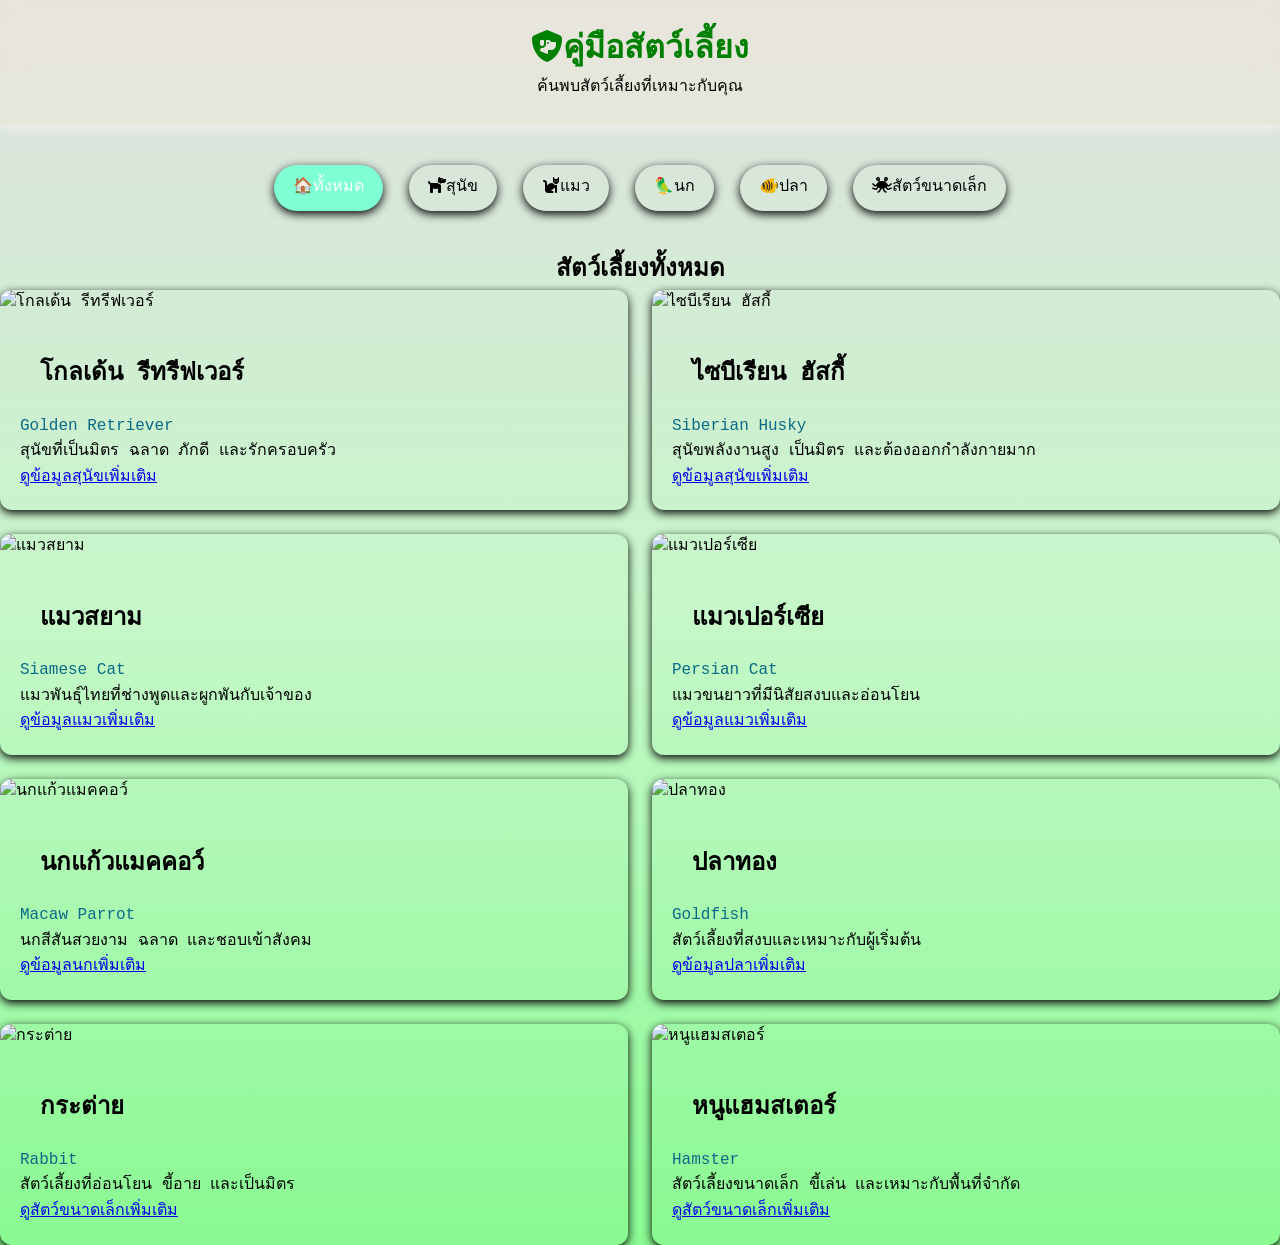
==== pets01/index.html @ 52853887 "pet-web" ====
<!DOCTYPE html>
<html lang="en">
<head>
    <meta charset="UTF-8">
    <meta name="viewport" content="width=device-width, initial-scale=1.0">
    <title>คู่มือสัตว์เลี้ยง</title>

    <link rel="stylesheet" href="../css/pet-style.css">

        <!-- Font Awesome Icons -->
    <link rel="stylesheet" href="https://cdnjs.cloudflare.com/ajax/libs/font-awesome/6.7.2/css/all.min.css">

</head>
<body>
    <!-- header -->
    <header class="header">
        <div class="header-content">
            <h1 class="header-title"><i class="fa-solid fa-shield-dog"></i>คู่มือสัตว์เลี้ยง</h1>
            <p class="header-subtitle">ค้นพบสัตว์เลี้ยงที่เหมาะกับคุณ</p>
        </div>
    </header>

    <!-- navbar -->
    <nav>
        <a href="index.html" class="active">🏠ทั้งหมด</a>
        <a href="dog.html"><i class="fa-solid fa-dog"></i>สุนัข</a>
        <a href="cat.html"><i class="fa-solid fa-cat"></i>แมว</a>
        <a href="bird.html">🦜นก</a>
        <a href="fish.html">🐠ปลา</a>
        <a href="small-pet.html"><i class="fa-solid fa-spaghetti-monster-flying"></i>สัตว์ขนาดเล็ก</a>
    </nav>

    <!-- main -->
    <main class="container">
        <h2 class="page-title">สัตว์เลี้ยงทั้งหมด</h2>
          <div class="pet-grid">
            <article class="pet-card">
                <img src="https://images.unsplash.com/photo-1734966213753-1b361564bab4?auto=format&amp;fit=crop&amp;w=1080&amp;q=80" alt="โกลเด้น รีทรีฟเวอร์">

                <div class="pet-content">
                    <h2>โกลเด้น รีทรีฟเวอร์</h2>
                    <p class="breed">Golden Retriever</p>
                    <p>สุนัขที่เป็นมิตร ฉลาด ภักดี และรักครอบครัว</p>
                    <p><a href="dog.html">ดูข้อมูลสุนัขเพิ่มเติม</a></p>
                </div>
            </article>

            <article class="pet-card">
                <img src="https://images.unsplash.com/photo-1590419690008-905895e8fe0d?auto=format&amp;fit=crop&amp;w=1080&amp;q=80"  alt="ไซบีเรียน ฮัสกี้">

                <div class="pet-content">
                    <h2>ไซบีเรียน ฮัสกี้</h2>
                    <p class="breed">Siberian Husky</p>
                    <p>สุนัขพลังงานสูง เป็นมิตร และต้องออกกำลังกายมาก</p>
                    <p><a href="dog.html">ดูข้อมูลสุนัขเพิ่มเติม</a></p>
                </div>
            </article>

            <article class="pet-card">
                <img src="https://images.unsplash.com/photo-1568152950566-c1bf43f4ab28?auto=format&amp;fit=crop&amp;w=1080&amp;q=80" alt="แมวสยาม">

                <div class="pet-content">
                    <h2>แมวสยาม</h2>
                    <p class="breed">Siamese Cat</p>
                    <p>แมวพันธุ์ไทยที่ช่างพูดและผูกพันกับเจ้าของ</p>
                    <p><a href="cat.html">ดูข้อมูลแมวเพิ่มเติม</a></p>
                </div>
            </article>

            <article class="pet-card">
                <img src="https://images.unsplash.com/photo-1585137173132-cf49e10ad27d?auto=format&amp;fit=crop&amp;w=1080&amp;q=80" alt="แมวเปอร์เซีย">

                <div class="pet-content">
                    <h2>แมวเปอร์เซีย</h2>
                    <p class="breed">Persian Cat</p>
                    <p>แมวขนยาวที่มีนิสัยสงบและอ่อนโยน</p>
                    <p><a href="cat.html">ดูข้อมูลแมวเพิ่มเติม</a></p>
                </div>
            </article>

            <article class="pet-card">
                <img src="https://images.unsplash.com/photo-1584888890205-9b49eaf0c660?auto=format&amp;fit=crop&amp;w=1080&amp;q=80" alt="นกแก้วแมคคอว์">

                <div class="pet-content">
                    <h2>นกแก้วแมคคอว์</h2>
                    <p class="breed">Macaw Parrot</p>
                    <p>นกสีสันสวยงาม ฉลาด และชอบเข้าสังคม</p>
                    <p><a href="bird.html">ดูข้อมูลนกเพิ่มเติม</a></p>
                </div>
            </article>

            <article class="pet-card">
                <img src="https://images.unsplash.com/photo-1592072467526-0506c6530493?auto=format&amp;fit=crop&amp;w=1080&amp;q=80" alt="ปลาทอง">

                <div class="pet-content">
                    <h2>ปลาทอง</h2>
                    <p class="breed">Goldfish</p>
                    <p>สัตว์เลี้ยงที่สงบและเหมาะกับผู้เริ่มต้น</p>
                    <p><a href="fish.html">ดูข้อมูลปลาเพิ่มเติม</a></p>
                </div>
            </article>

            <article class="pet-card">
                <img src="https://images.unsplash.com/photo-1622349817799-067c32295df2?auto=format&amp;fit=crop&amp;w=1080&amp;q=80" alt="กระต่าย">

                <div class="pet-content">
                    <h2>กระต่าย</h2>
                    <p class="breed">Rabbit</p>
                    <p>สัตว์เลี้ยงที่อ่อนโยน ขี้อาย และเป็นมิตร</p>
                    <p><a href="small-pets.html">ดูสัตว์ขนาดเล็กเพิ่มเติม</a></p>
                </div>
            </article>

            <article class="pet-card">
                <img src="https://images.unsplash.com/photo-1425082661705-1834bfd09dca?auto=format&amp;fit=crop&amp;w=1080&amp;q=80" alt="หนูแฮมสเตอร์">

                <div class="pet-content">
                    <h2>หนูแฮมสเตอร์</h2>
                    <p class="breed">Hamster</p>
                    <p>สัตว์เลี้ยงขนาดเล็ก ขี้เล่น และเหมาะกับพื้นที่จำกัด</p>
                    <p><a href="small-pets.html">ดูสัตว์ขนาดเล็กเพิ่มเติม</a></p>
                </div>
            </article>
        </div>

    </main>


    <footer>

    </footer>
    
</body>
</html>
---- css/pet-style.css ----
* {
    box-sizing: border-box;
    margin: 0;
    padding: 0;
}

html {
    scroll-behavior: smooth;
    /* font-size: 16px; */
}

body {
    font-family: 'Courier New', Courier, monospace;
    line-height: 1.6;
    color: var(--text-color );

    background:linear-gradient(#e0e0e0 0%,#c5f8c8 50%,#89fa92 100%) ;
}

.container {
    max-width: 1320px;
    margin: 0 auto;
}

:root{
    /* สีหลักของเว็ป */
    --primary-color:green;
    --primary-dark-color:black;

    /* สีข้อความ */
    --text-color : black;
    --mutad-text-color:black;
    --nav-text-color:black;
    --ligh-text-color:rgb(253, 252, 252);

    /* สีพื้น */
    --btn-bg-color:aquamarine;
    --footer-bg-color:black;

    /* สีเงา */
    --herder-shadow:0 4px 8px rgb(239, 240, 239);
    --card-shadow:0 3px 10px black;

    /* สีขอบ */
    --bordor-color:black;


}

/* =================
        Herder
==================== */

.header{
    box-shadow: var(--herder-shadow);

    position: sticky;
    top:0;
    z-index: 10;

    background-color: rgba(250, 235, 215, 0.356);
    backdrop-filter: blur(10px);

}

.header-content{
    text-align: center;
    padding-block: 1.5rem;
    
}

.header-title{
    color: var(--primary-color);
}

.header-subtitle{
}

/* =================
        nav
==================== */
nav {
    padding-block: 2rem ;
    text-align: center;
}

nav a{
    text-decoration: none;
    color: var(--nav-text-color);

    padding: 0.65rem 1.2rem;
    box-shadow: var(--card-shadow);
    border-radius: 999px;

    margin: 0.5rem;

    transition: transform 0.5s;
    display:inline-block;
}

nav a:hover{
    transform: translateY(-10px);
}

nav a.active{
    background-color: var(--btn-bg-color);
    color: var(--ligh-text-color);
}


/* =================
        main
==================== */

.page-title{
    text-align: center;
    margin: bottom 12px;;
}

.pet-grid{
    display: grid;
    grid-template-columns: repeat(2,1fr);

    gap: 1.5rem;
}

.pet-card{
    border: var(--bordor-color);
    box-shadow: var(--card-shadow);
    border-radius: 0.75rem;

    overflow: hidden;
    transition: 0.3s,box-shadow;
}

.pet-card:hover{
    transform:translateY(-10px);
    box-shadow: var(--card-shadow);
}

.pet-card img{
    height: 16.25rem;
    width: 100%;

    object-fit: cover;
    
}

.pet-content{
    padding: 1.25rem;
}
.pet-content h2{
    padding: 1.25rem;
}
.breed{
    color: rgb(10, 106, 136);
}

/* =================
        footer
==================== */

.footer{
    background-color:var(--footer-bg-color);
    color: var(--ligh-text-color);

    text-align: center;
    padding: block 2rem; ;
}
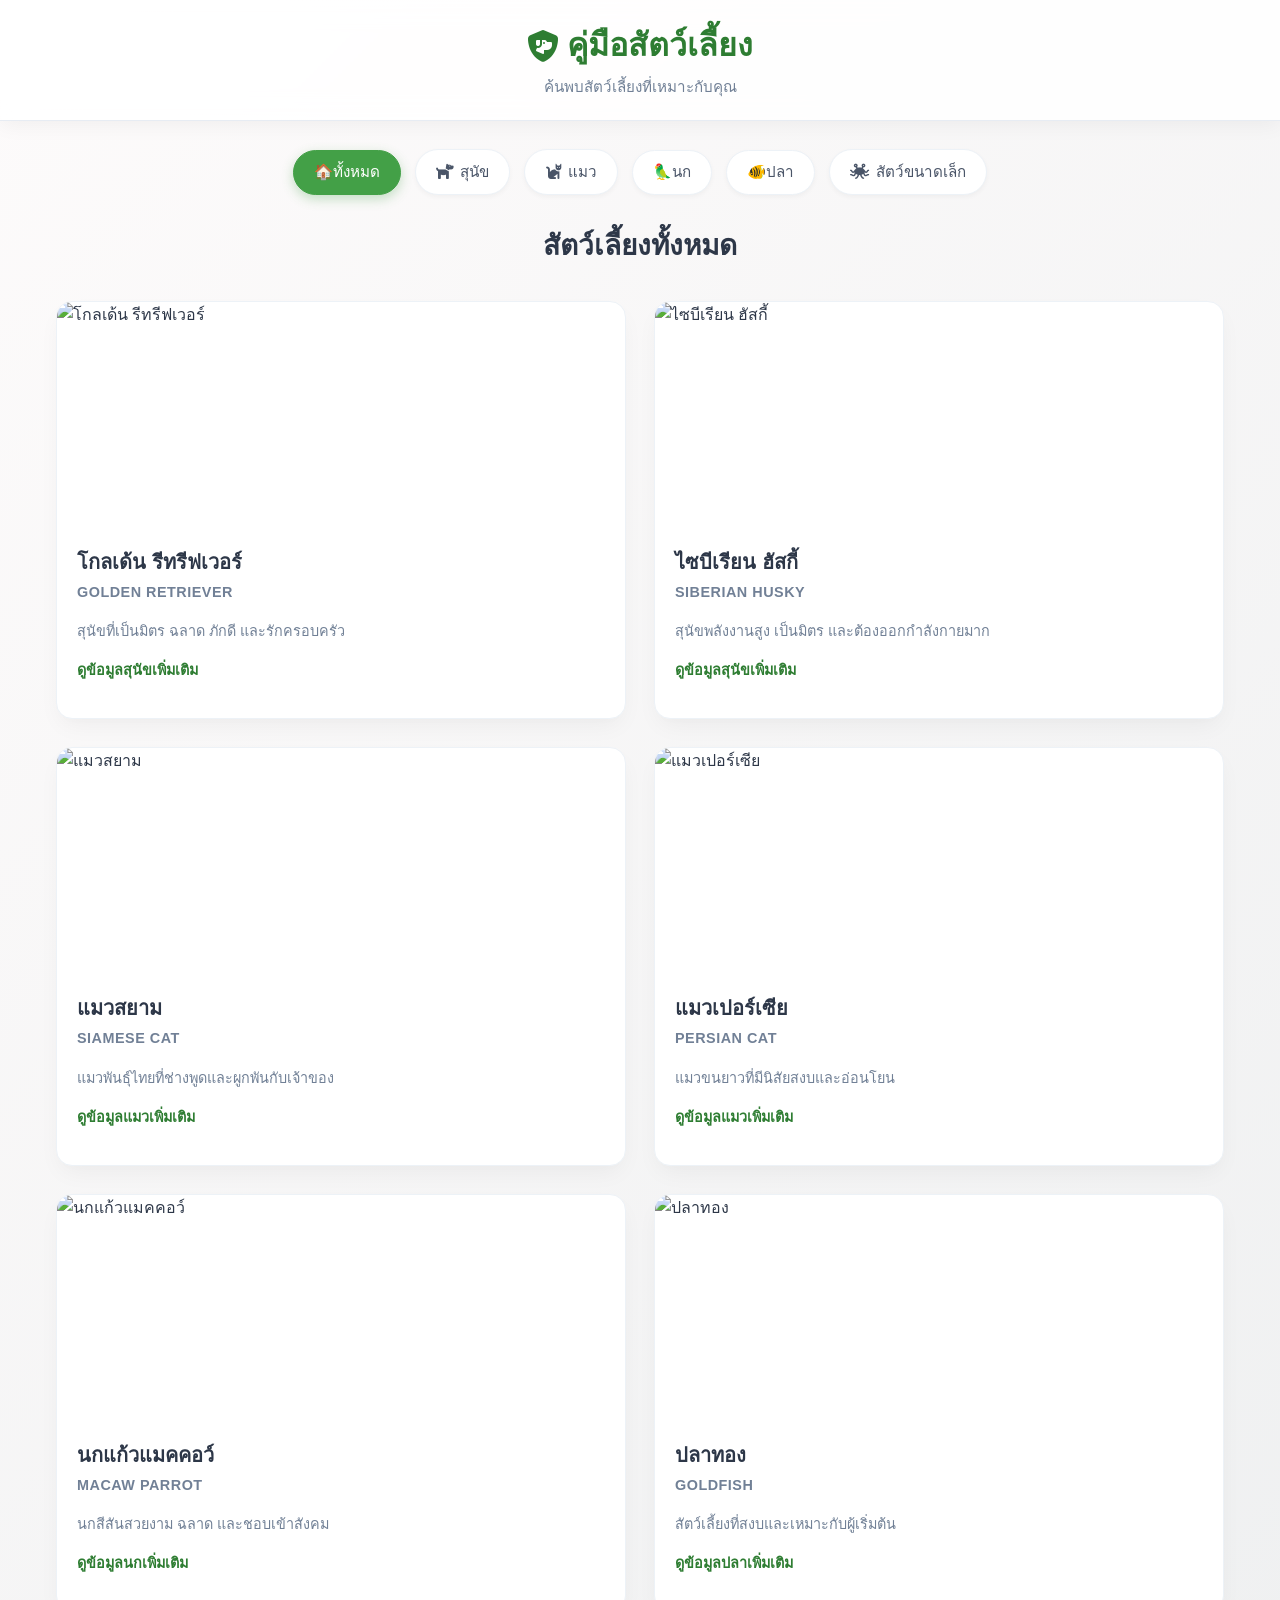
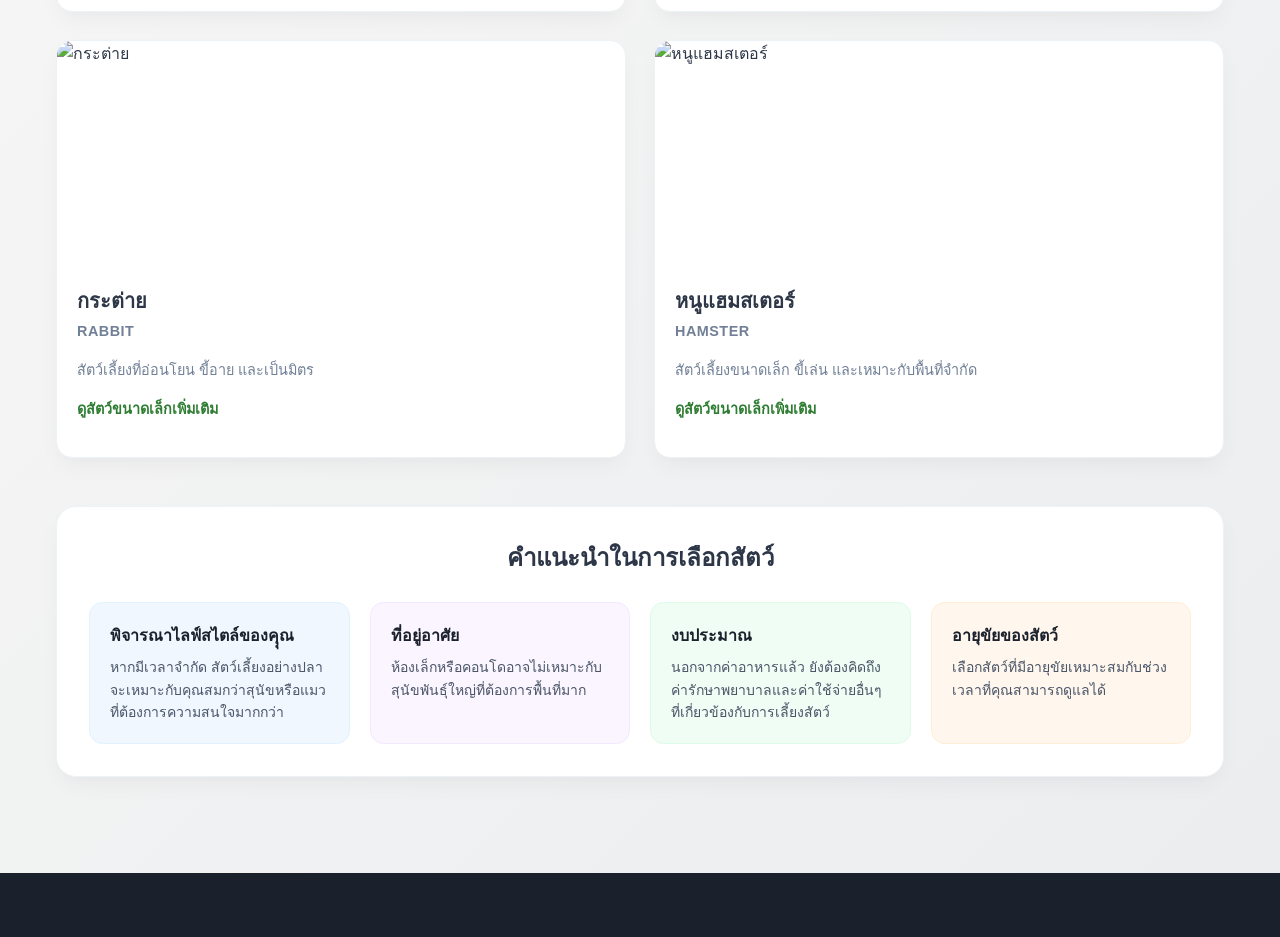
==== commit 73e65111: "pet into card" ====
--- a/pets01/index.html
+++ b/pets01/index.html
@@ -123,11 +123,32 @@
             </article>
         </div>
 
+        <section class="into-section">
+                <h2 class="section-title">คำแนะนำในการเลือกสัตว์</h2>
+                <div class="into-grid">
+                <article class="into-card info-blue">
+                    <h3>พิจารณาไลฟ์สไตล์ของคุุณ</h3>
+                    <p>หากมีเวลาจำกัด สัตว์เลี้ยงอย่างปลาจะเหมาะกับคุณสมกว่าสุนัขหรือแมวที่ต้องการความสนใจมากกว่า</p>
+                </article>
+                 <article class="into-card info-purple">
+                    <h3>ที่อยู่อาศัย</h3>
+                    <p>ห้องเล็กหรือคอนโดอาจไม่เหมาะกับสุนัขพันธุ์ใหญ่ที่ต้องการพื้นที่มาก</p>
+                </article> 
+                <article class="into-card info-green">
+                    <h3>งบประมาณ</h3>
+                    <p>นอกจากค่าอาหารแล้ว ยังต้องคิดถึงค่ารักษาพยาบาลและค่าใช้จ่ายอื่นๆ ที่เกี่ยวข้องกับการเลี้ยงสัตว์</p>
+                </article> 
+                <article class="into-card info-orange">
+                    <h3>อายุขัยของสัตว์</h3>
+                    <p>เลือกสัตว์ที่มีอายุขัยเหมาะสมกับช่วงเวลาที่คุณสามารถดูแลได้</p>
+                </article>
+                </div>
+            </section>
     </main>
 
 
     <footer>
-
+        
     </footer>
     
 </body>
--- a/css/pet-style.css
+++ b/css/pet-style.css
@@ -6,164 +6,288 @@
 
 html {
     scroll-behavior: smooth;
-    /* font-size: 16px; */
 }
 
 body {
-    font-family: 'Courier New', Courier, monospace;
+    font-family: 'Prompt', 'Kanit', 'Segoe UI', Tahoma, Geneva, Verdana, sans-serif;
     line-height: 1.6;
-    color: var(--text-color );
-
-    background:linear-gradient(#e0e0e0 0%,#c5f8c8 50%,#89fa92 100%) ;
+    color: var(--text-color);
+    /* ปรับ Background ให้เป็นโทนพาสเทลอ่อนๆ สบายตา */
+    background: linear-gradient(135deg, #fdfbfb 0%, #ebedee 100%);
+    min-height: 100vh;
 }
 
 .container {
-    max-width: 1320px;
+    max-width: 1200px;
     margin: 0 auto;
-}
-
-:root{
-    /* สีหลักของเว็ป */
-    --primary-color:green;
-    --primary-dark-color:black;
+    padding: 0 1rem 3rem 1rem;
+}
+
+:root {
+    /* สีหลักของเว็บไซต์  */
+    --primary-color: #2e7d32;
+    --primary-dark-color: #1b5e20;
 
     /* สีข้อความ */
-    --text-color : black;
-    --mutad-text-color:black;
-    --nav-text-color:black;
-    --ligh-text-color:rgb(253, 252, 252);
-
-    /* สีพื้น */
-    --btn-bg-color:aquamarine;
-    --footer-bg-color:black;
-
-    /* สีเงา */
-    --herder-shadow:0 4px 8px rgb(239, 240, 239);
-    --card-shadow:0 3px 10px black;
-
-    /* สีขอบ */
-    --bordor-color:black;
-
-
-}
-
-/* =================
-        Herder
-==================== */
-
-.header{
-    box-shadow: var(--herder-shadow);
-
+    --text-color: #2d3748;
+    --muted-text-color: #718096;
+    --nav-text-color: #4a5568;
+    --light-text-color: #ffffff;
+
+    /* สีองค์ประกอบ */
+    --btn-bg-color: #43a047;
+    --btn-hover-bg: #2e7d32;
+    --card-bg: #ffffff;
+    --footer-bg-color: #1a202c;
+
+    /* เงา  */
+    --header-shadow: 0 4px 20px rgba(0, 0, 0, 0.05);
+    --card-shadow: 0 10px 25px -5px rgba(0, 0, 0, 0.05), 0 8px 10px -6px rgba(0, 0, 0, 0.01);
+    --hover-shadow: 0 20px 25px -5px rgba(0, 0, 0, 0.1), 0 8px 10px -6px rgba(0, 0, 0, 0.04);
+
+    /* ขอบ */
+    --border-color: #edf2f7;
+}
+
+/* =================
+        Header
+==================== */
+
+.header {
+    box-shadow: var(--header-shadow);
     position: sticky;
-    top:0;
+    top: 0;
     z-index: 10;
-
-    background-color: rgba(250, 235, 215, 0.356);
-    backdrop-filter: blur(10px);
-
-}
-
-.header-content{
-    text-align: center;
+    background-color: rgba(255, 255, 255, 0.85);
+    backdrop-filter: blur(12px);
+    border-bottom: 1px solid rgba(226, 232, 240, 0.8);
+}
+
+.header-content {
+    text-align: center;
+    padding-block: 1.25rem;
+}
+
+.header-title {
+    color: var(--primary-color);
+    font-size: 2rem;
+    font-weight: 700;
+    display: flex;
+    align-items: center;
+    justify-content: center;
+    gap: 0.5rem;
+}
+
+.header-subtitle {
+    color: var(--muted-text-color);
+    font-size: 0.95rem;
+    margin-top: 0.25rem;
+}
+
+/* =================
+        Nav
+==================== */
+
+nav {
     padding-block: 1.5rem;
-    
-}
-
-.header-title{
-    color: var(--primary-color);
-}
-
-.header-subtitle{
-}
-
-/* =================
-        nav
-==================== */
-nav {
-    padding-block: 2rem ;
-    text-align: center;
-}
-
-nav a{
+    text-align: center;
+}
+
+nav a {
     text-decoration: none;
     color: var(--nav-text-color);
-
-    padding: 0.65rem 1.2rem;
+    background-color: var(--card-bg);
+    padding: 0.6rem 1.25rem;
+    box-shadow: 0 2px 5px rgba(0,0,0,0.04);
+    border: 1px solid var(--border-color);
+    border-radius: 999px;
+    margin: 0.3rem;
+    font-size: 0.95rem;
+    font-weight: 500;
+    transition: all 0.3s ease;
+    display: inline-flex;
+    align-items: center;
+    gap: 0.4rem;
+}
+
+nav a:hover {
+    transform: translateY(-3px);
+    color: var(--primary-color);
+    border-color: var(--primary-color);
+    box-shadow: 0 4px 12px rgba(46, 125, 50, 0.15);
+}
+
+nav a.active {
+    background-color: var(--btn-bg-color);
+    color: var(--light-text-color);
+    border-color: var(--btn-bg-color);
+    box-shadow: 0 4px 12px rgba(67, 160, 71, 0.3);
+}
+
+/* =================
+        Main
+==================== */
+
+.page-title {
+    text-align: center;
+    margin-bottom: 2rem;
+    font-size: 1.75rem;
+    color: var(--text-color);
+}
+
+.pet-grid {
+    display: grid;
+    grid-template-columns: repeat(2, 1fr);
+    gap: 1.75rem;
+    margin-bottom: 3rem;
+}
+
+.pet-card {
+    background-color: var(--card-bg);
+    border: 1px solid var(--border-color);
     box-shadow: var(--card-shadow);
-    border-radius: 999px;
-
-    margin: 0.5rem;
-
-    transition: transform 0.5s;
-    display:inline-block;
-}
-
-nav a:hover{
-    transform: translateY(-10px);
-}
-
-nav a.active{
-    background-color: var(--btn-bg-color);
-    color: var(--ligh-text-color);
-}
-
-
-/* =================
-        main
-==================== */
-
-.page-title{
-    text-align: center;
-    margin: bottom 12px;;
-}
-
-.pet-grid{
+    border-radius: 1rem;
+    overflow: hidden;
+    transition: all 0.3s ease;
+    display: flex;
+    flex-direction: column;
+}
+
+.pet-card:hover {
+    transform: translateY(-6px);
+    box-shadow: var(--hover-shadow);
+}
+
+.pet-card img {
+    height: 14rem;
+    width: 100%;
+    object-fit: cover;
+}
+
+.pet-content {
+    padding: 1.25rem;
+    display: flex;
+    flex-direction: column;
+    flex-grow: 1;
+}
+
+.pet-content h2 {
+    font-size: 1.25rem;
+    color: var(--text-color);
+    margin-bottom: 0.2rem;
+}
+
+.breed {
+    color: #0284c7;
+    font-size: 0.85rem;
+    font-weight: 600;
+    margin-bottom: 0.75rem;
+    text-transform: uppercase;
+    letter-spacing: 0.5px;
+}
+
+.pet-content p {
+    color: var(--muted-text-color);
+    font-size: 0.9rem;
+    margin-bottom: 1rem;
+}
+
+.pet-content a {
+    margin-top: auto;
+    color: var(--primary-color);
+    text-decoration: none;
+    font-weight: 600;
+    font-size: 0.9rem;
+    display: inline-flex;
+    align-items: center;
+    gap: 0.3rem;
+    transition: color 0.2s;
+}
+
+.pet-content a:hover {
+    color: var(--primary-dark-color);
+    text-decoration: underline;
+}
+
+/* =================
+   ส่วนคำแนะนำ (Info Section)
+==================== */
+
+.into-section {
+    background-color: var(--card-bg);
+    padding: 2rem;
+    margin-top: 2rem;
+    border-radius: 1.25rem;
+    box-shadow: var(--card-shadow);
+    border: 1px solid var(--border-color);
+}
+
+.section-title {
+    font-size: 1.5rem;
+    margin-bottom: 1.5rem;
+    text-align: center;
+    color: var(--text-color);
+}
+
+.into-grid {
     display: grid;
-    grid-template-columns: repeat(2,1fr);
-
-    gap: 1.5rem;
-}
-
-.pet-card{
-    border: var(--bordor-color);
-    box-shadow: var(--card-shadow);
-    border-radius: 0.75rem;
-
-    overflow: hidden;
-    transition: 0.3s,box-shadow;
-}
-
-.pet-card:hover{
-    transform:translateY(-10px);
-    box-shadow: var(--card-shadow);
-}
-
-.pet-card img{
-    height: 16.25rem;
-    width: 100%;
-
-    object-fit: cover;
-    
-}
-
-.pet-content{
+    grid-template-columns: repeat(auto-fit, minmax(220px, 1fr));
+    gap: 1.25rem;
+}
+
+.into-card {
     padding: 1.25rem;
-}
-.pet-content h2{
-    padding: 1.25rem;
-}
-.breed{
-    color: rgb(10, 106, 136);
-}
-
-/* =================
-        footer
-==================== */
-
-.footer{
-    background-color:var(--footer-bg-color);
-    color: var(--ligh-text-color);
-
-    text-align: center;
-    padding: block 2rem; ;
+    border-radius: 0.85rem;
+    border: 1px solid transparent;
+    transition: transform 0.2s ease;
+}
+
+.into-card:hover {
+    transform: translateY(-3px);
+}
+
+.into-card h3 {
+    font-size: 1rem;
+    font-weight: 700;
+    color: #1a202c;
+    margin-bottom: 0.5rem;
+}
+
+.into-card p {
+    font-size: 0.875rem;
+    color: #4a5568;
+    line-height: 1.6;
+}
+
+/* โทนสีการ์ดคำแนะนำให้เข้ากัน */
+.info-blue {
+    background-color: #f0f7ff;
+    border-color: #e0f2fe;
+}
+
+.info-purple {
+    background-color: #fbf5ff;
+    border-color: #f3e8ff;
+}
+
+.info-green {
+    background-color: #f0fdf4;
+    border-color: #dcfce7;
+}
+
+.info-orange {
+    background-color: #fff7ed;
+    border-color: #ffedd5;
+}
+
+/* =================
+        Footer
+==================== */
+
+footer {
+    background-color: var(--footer-bg-color);
+    color: var(--light-text-color);
+    text-align: center;
+    padding: 2rem 1rem;
+    margin-top: 3rem;
 }
